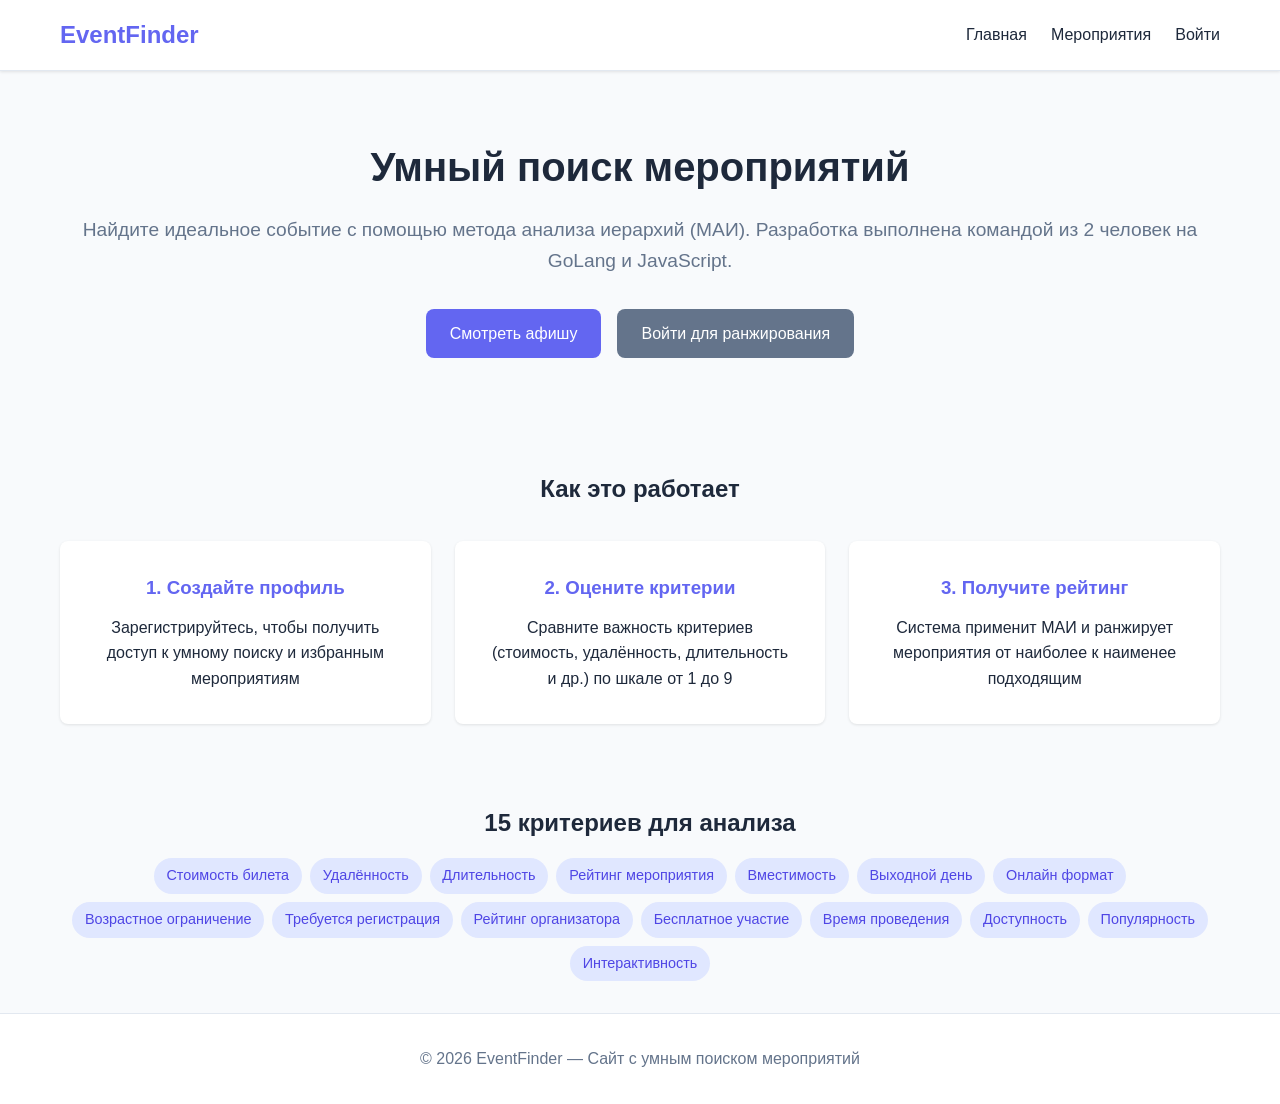
==== frontend/index.html @ 3a586c44 "working app" ====
<!DOCTYPE html>
<html lang="ru">
<head>
    <meta charset="UTF-8">
    <meta name="viewport" content="width=device-width, initial-scale=1.0">
    <title>Афиша мероприятий — Умный поиск</title>
    <link rel="stylesheet" href="css/style.css">
</head>
<body>
    <!-- Навигация -->
    <nav class="navbar">
        <div class="container">
            <a href="/" class="logo">EventFinder</a>
            <ul class="nav-links">
                <li><a href="index.html">Главная</a></li>
                <li><a href="events.html">Мероприятия</a></li>
                <li id="nav-create" style="display:none;"><a href="create-event.html">Создать</a></li>
                <li id="nav-ranking" style="display:none;"><a href="ranking.html">Ранжирование</a></li>
                <li id="nav-favorites" style="display:none;"><a href="favorites.html">Избранное</a></li>
                <li id="nav-profile" style="display:none;"><a href="profile.html">Профиль</a></li>
                <li id="nav-login"><a href="login.html">Войти</a></li>
                <li id="nav-logout" style="display:none;"><a href="#" onclick="logout()">Выйти</a></li>
            </ul>
        </div>
    </nav>

    <!-- Основной контент -->
    <main class="container">
        <section class="hero">
            <h1>Умный поиск мероприятий</h1>
            <p>Найдите идеальное событие с помощью метода анализа иерархий (МАИ). Разработка выполнена командой из 2 человек на GoLang и JavaScript.</p>
            <div class="hero-actions">
                <a href="events.html" class="btn btn-primary">Смотреть афишу</a>
                <a href="login.html" class="btn btn-secondary">Войти для ранжирования</a>
            </div>
        </section>

        <section class="features">
            <h2>Как это работает</h2>
            <div class="features-grid">
                <div class="feature-card">
                    <h3>1. Создайте профиль</h3>
                    <p>Зарегистрируйтесь, чтобы получить доступ к умному поиску и избранным мероприятиям</p>
                </div>
                <div class="feature-card">
                    <h3>2. Оцените критерии</h3>
                    <p>Сравните важность критериев (стоимость, удалённость, длительность и др.) по шкале от 1 до 9</p>
                </div>
                <div class="feature-card">
                    <h3>3. Получите рейтинг</h3>
                    <p>Система применит МАИ и ранжирует мероприятия от наиболее к наименее подходящим</p>
                </div>
            </div>
        </section>

        <section class="criteria-info">
            <h2>15 критериев для анализа</h2>
            <div class="criteria-list">
                <span class="criteria-tag">Стоимость билета</span>
                <span class="criteria-tag">Удалённость</span>
                <span class="criteria-tag">Длительность</span>
                <span class="criteria-tag">Рейтинг мероприятия</span>
                <span class="criteria-tag">Вместимость</span>
                <span class="criteria-tag">Выходной день</span>
                <span class="criteria-tag">Онлайн формат</span>
                <span class="criteria-tag">Возрастное ограничение</span>
                <span class="criteria-tag">Требуется регистрация</span>
                <span class="criteria-tag">Рейтинг организатора</span>
                <span class="criteria-tag">Бесплатное участие</span>
                <span class="criteria-tag">Время проведения</span>
                <span class="criteria-tag">Доступность</span>
                <span class="criteria-tag">Популярность</span>
                <span class="criteria-tag">Интерактивность</span>
            </div>
        </section>
    </main>

    <footer>
        <div class="container">
            <p>&copy; 2026 EventFinder — Сайт с умным поиском мероприятий</p>
        </div>
    </footer>

    <script src="js/api.js"></script>
    <script src="js/auth.js"></script>
    <script src="js/main.js"></script>
</body>
</html>
---- frontend/css/style.css ----
/* ===== Сброс и базовые стили ===== */
* {
    margin: 0;
    padding: 0;
    box-sizing: border-box;
}

:root {
    --primary: #6366f1;
    --primary-dark: #4f46e5;
    --secondary: #64748b;
    --success: #22c55e;
    --error: #ef4444;
    --bg: #f8fafc;
    --card-bg: #ffffff;
    --text: #1e293b;
    --text-light: #64748b;
    --border: #e2e8f0;
    --shadow: 0 1px 3px rgba(0, 0, 0, 0.1);
    --shadow-lg: 0 10px 15px -3px rgba(0, 0, 0, 0.1);
    --radius: 8px;
}

body {
    font-family: -apple-system, BlinkMacSystemFont, 'Segoe UI', Roboto, Oxygen, Ubuntu, sans-serif;
    background-color: var(--bg);
    color: var(--text);
    line-height: 1.6;
    min-height: 100vh;
    display: flex;
    flex-direction: column;
}

.container {
    max-width: 1200px;
    margin: 0 auto;
    padding: 0 20px;
}

/* ===== Навигация ===== */
.navbar {
    background: var(--card-bg);
    border-bottom: 1px solid var(--border);
    padding: 1rem 0;
    box-shadow: var(--shadow);
}

.navbar .container {
    display: flex;
    justify-content: space-between;
    align-items: center;
}

.logo {
    font-size: 1.5rem;
    font-weight: bold;
    color: var(--primary);
    text-decoration: none;
}

.nav-links {
    display: flex;
    list-style: none;
    gap: 1.5rem;
}

.nav-links a {
    color: var(--text);
    text-decoration: none;
    font-weight: 500;
    transition: color 0.2s;
}

.nav-links a:hover,
.nav-links a.active {
    color: var(--primary);
}

/* ===== Кнопки ===== */
.btn {
    display: inline-block;
    padding: 0.75rem 1.5rem;
    border: none;
    border-radius: var(--radius);
    font-size: 1rem;
    font-weight: 500;
    cursor: pointer;
    text-decoration: none;
    transition: all 0.2s;
}

.btn-primary {
    background: var(--primary);
    color: white;
}

.btn-primary:hover {
    background: var(--primary-dark);
}

.btn-secondary {
    background: var(--secondary);
    color: white;
}

.btn-secondary:hover {
    background: #475569;
}

.btn-text {
    background: transparent;
    color: var(--text-light);
}

.btn-block {
    display: block;
    width: 100%;
    text-align: center;
}

/* ===== Hero секция ===== */
.hero {
    text-align: center;
    padding: 4rem 0;
}

.hero h1 {
    font-size: 2.5rem;
    margin-bottom: 1rem;
    color: var(--text);
}

.hero p {
    font-size: 1.2rem;
    color: var(--text-light);
    margin-bottom: 2rem;
}

.hero-actions {
    display: flex;
    gap: 1rem;
    justify-content: center;
    flex-wrap: wrap;
}

/* ===== Features ===== */
.features {
    padding: 3rem 0;
}

.features h2 {
    text-align: center;
    margin-bottom: 2rem;
}

.features-grid {
    display: grid;
    grid-template-columns: repeat(auto-fit, minmax(280px, 1fr));
    gap: 1.5rem;
}

.feature-card {
    background: var(--card-bg);
    padding: 2rem;
    border-radius: var(--radius);
    box-shadow: var(--shadow);
    text-align: center;
}

.feature-card h3 {
    margin-bottom: 0.75rem;
    color: var(--primary);
}

/* ===== Критерии теги ===== */
.criteria-info {
    padding: 2rem 0;
    text-align: center;
}

.criteria-list {
    display: flex;
    flex-wrap: wrap;
    gap: 0.5rem;
    justify-content: center;
    margin-top: 1rem;
}

.criteria-tag {
    background: #e0e7ff;
    color: var(--primary-dark);
    padding: 0.4rem 0.8rem;
    border-radius: 20px;
    font-size: 0.9rem;
}

/* ===== Формы ===== */
.auth-form {
    max-width: 400px;
    margin: 3rem auto;
    background: var(--card-bg);
    padding: 2rem;
    border-radius: var(--radius);
    box-shadow: var(--shadow-lg);
}

.auth-form h1 {
    text-align: center;
    margin-bottom: 1.5rem;
}

.form-group {
    margin-bottom: 1rem;
}

.form-group label {
    display: block;
    margin-bottom: 0.5rem;
    font-weight: 500;
    color: var(--text);
}

.form-group input,
.form-group select,
.form-group textarea {
    width: 100%;
    padding: 0.75rem;
    border: 1px solid var(--border);
    border-radius: var(--radius);
    font-size: 1rem;
}

.form-group input:focus,
.form-group select:focus,
.form-group textarea:focus {
    outline: none;
    border-color: var(--primary);
    box-shadow: 0 0 0 3px rgba(99, 102, 241, 0.1);
}

.form-row {
    display: grid;
    grid-template-columns: repeat(auto-fit, minmax(200px, 1fr));
    gap: 1rem;
}

.checkbox-group {
    display: flex;
    flex-wrap: wrap;
    gap: 1rem;
    margin-top: 1rem;
}

.checkbox-label {
    display: flex;
    align-items: center;
    gap: 0.5rem;
    cursor: pointer;
}

.auth-link {
    text-align: center;
    margin-top: 1rem;
    color: var(--text-light);
}

.auth-link a {
    color: var(--primary);
    text-decoration: none;
}

.auth-link a:hover {
    text-decoration: underline;
}

/* ===== Сообщения ===== */
.error-message {
    color: var(--error);
    background: #fef2f2;
    padding: 0.75rem;
    border-radius: var(--radius);
    margin-bottom: 1rem;
    display: none;
}

.error-message:not(:empty) {
    display: block;
}

.success-message {
    color: var(--success);
    background: #f0fdf4;
    padding: 0.75rem;
    border-radius: var(--radius);
    margin-bottom: 1rem;
    display: none;
}

.success-message:not(:empty) {
    display: block;
}

/* ===== Карточки мероприятий ===== */
.events-grid {
    display: grid;
    grid-template-columns: repeat(auto-fill, minmax(320px, 1fr));
    gap: 1.5rem;
    margin: 2rem 0;
}

.event-card {
    background: var(--card-bg);
    border-radius: var(--radius);
    padding: 1.5rem;
    box-shadow: var(--shadow);
    transition: box-shadow 0.2s;
}

.event-card:hover {
    box-shadow: var(--shadow-lg);
}

.event-card h3 {
    margin-bottom: 0.5rem;
    color: var(--text);
}

.event-card .event-meta {
    color: var(--text-light);
    font-size: 0.9rem;
    margin-bottom: 0.75rem;
}

.event-card .event-description {
    color: var(--text-light);
    margin-bottom: 1rem;
    line-height: 1.5;
}

.event-card .event-criteria {
    display: flex;
    flex-wrap: wrap;
    gap: 0.4rem;
    margin-bottom: 1rem;
}

.event-card .event-actions {
    display: flex;
    gap: 0.5rem;
}

.btn-small {
    padding: 0.4rem 0.8rem;
    font-size: 0.9rem;
}

/* ===== Ранг ===== */
.ranked-item {
    background: var(--card-bg);
    border-radius: var(--radius);
    padding: 1.5rem;
    margin-bottom: 1rem;
    box-shadow: var(--shadow);
    display: flex;
    gap: 1.5rem;
    align-items: flex-start;
}

.ranked-item .rank-badge {
    background: var(--primary);
    color: white;
    width: 40px;
    height: 40px;
    border-radius: 50%;
    display: flex;
    align-items: center;
    justify-content: center;
    font-weight: bold;
    font-size: 1.2rem;
    flex-shrink: 0;
}

.ranked-item:nth-child(1) .rank-badge {
    background: #fbbf24;
}

.ranked-item:nth-child(2) .rank-badge {
    background: #94a3b8;
}

.ranked-item:nth-child(3) .rank-badge {
    background: #b45309;
}

.ranked-item .rank-content {
    flex: 1;
}

.ranked-item .rank-score {
    color: var(--primary);
    font-weight: bold;
}

/* ===== Матрица ===== */
.matrix-container {
    overflow-x: auto;
    margin: 1.5rem 0;
}

.matrix-table {
    width: 100%;
    border-collapse: collapse;
    min-width: 800px;
}

.matrix-table th,
.matrix-table td {
    padding: 0.5rem;
    border: 1px solid var(--border);
    text-align: center;
}

.matrix-table th {
    background: var(--primary);
    color: white;
    font-size: 0.8rem;
}

.matrix-table input {
    width: 60px;
    padding: 0.4rem;
    border: 1px solid var(--border);
    border-radius: 4px;
    text-align: center;
}

.matrix-actions {
    display: flex;
    gap: 1rem;
    margin: 1rem 0;
}

/* ===== Веса ===== */
.weights-list {
    display: grid;
    grid-template-columns: repeat(auto-fill, minmax(250px, 1fr));
    gap: 0.75rem;
    margin: 1rem 0;
}

.weight-item {
    display: flex;
    justify-content: space-between;
    align-items: center;
    padding: 0.75rem;
    background: var(--card-bg);
    border-radius: var(--radius);
    box-shadow: var(--shadow);
}

.weight-item .weight-bar {
    height: 8px;
    background: var(--primary);
    border-radius: 4px;
    transition: width 0.3s;
}

/* ===== Фильтры ===== */
.filters {
    display: flex;
    flex-wrap: wrap;
    gap: 1rem;
    align-items: flex-end;
    padding: 1.5rem;
    background: var(--card-bg);
    border-radius: var(--radius);
    box-shadow: var(--shadow);
    margin: 2rem 0;
}

.filter-group {
    display: flex;
    flex-direction: column;
    gap: 0.3rem;
}

.filter-group label {
    font-size: 0.9rem;
    color: var(--text-light);
}

.filter-group input,
.filter-group select {
    padding: 0.5rem;
    border: 1px solid var(--border);
    border-radius: var(--radius);
}

/* ===== Профиль ===== */
.profile-card {
    background: var(--card-bg);
    border-radius: var(--radius);
    padding: 2rem;
    box-shadow: var(--shadow-lg);
    margin: 2rem 0;
}

.profile-header {
    display: flex;
    align-items: center;
    gap: 1.5rem;
    margin-bottom: 2rem;
}

.profile-avatar {
    width: 80px;
    height: 80px;
    background: var(--primary);
    border-radius: 50%;
    display: flex;
    align-items: center;
    justify-content: center;
    font-size: 2.5rem;
}

.profile-stats {
    display: grid;
    grid-template-columns: repeat(3, 1fr);
    gap: 1rem;
    text-align: center;
}

.stat-number {
    display: block;
    font-size: 2rem;
    font-weight: bold;
    color: var(--primary);
}

.stat-label {
    display: block;
    color: var(--text-light);
    font-size: 0.9rem;
}

/* ===== Состояния ===== */
.loading {
    text-align: center;
    padding: 2rem;
    color: var(--text-light);
}

.empty-state {
    text-align: center;
    padding: 3rem;
}

.empty-state p {
    margin-bottom: 1rem;
    color: var(--text-light);
}

.info-box {
    background: #eff6ff;
    border: 1px solid #bfdbfe;
    border-radius: var(--radius);
    padding: 1.5rem;
    margin: 1.5rem 0;
}

.info-box h3 {
    color: #1e40af;
    margin-bottom: 0.75rem;
}

.info-box ul {
    margin-left: 1.5rem;
}

.info-box li {
    margin-bottom: 0.3rem;
}

/* ===== Форма мероприятий ===== */
.event-form fieldset {
    border: 1px solid var(--border);
    border-radius: var(--radius);
    padding: 1.5rem;
    margin-bottom: 1.5rem;
}

.event-form legend {
    font-weight: bold;
    color: var(--primary);
    padding: 0 0.5rem;
}

/* ===== Footer ===== */
footer {
    margin-top: auto;
    padding: 2rem 0;
    background: var(--card-bg);
    border-top: 1px solid var(--border);
    text-align: center;
    color: var(--text-light);
}

/* ===== Адаптивность ===== */
@media (max-width: 768px) {
    .navbar .container {
        flex-direction: column;
        gap: 1rem;
    }

    .nav-links {
        flex-wrap: wrap;
        justify-content: center;
    }

    .hero h1 {
        font-size: 1.8rem;
    }

    .features-grid {
        grid-template-columns: 1fr;
    }

    .events-grid {
        grid-template-columns: 1fr;
    }

    .profile-stats {
        grid-template-columns: 1fr;
    }

    .filters {
        flex-direction: column;
    }
}
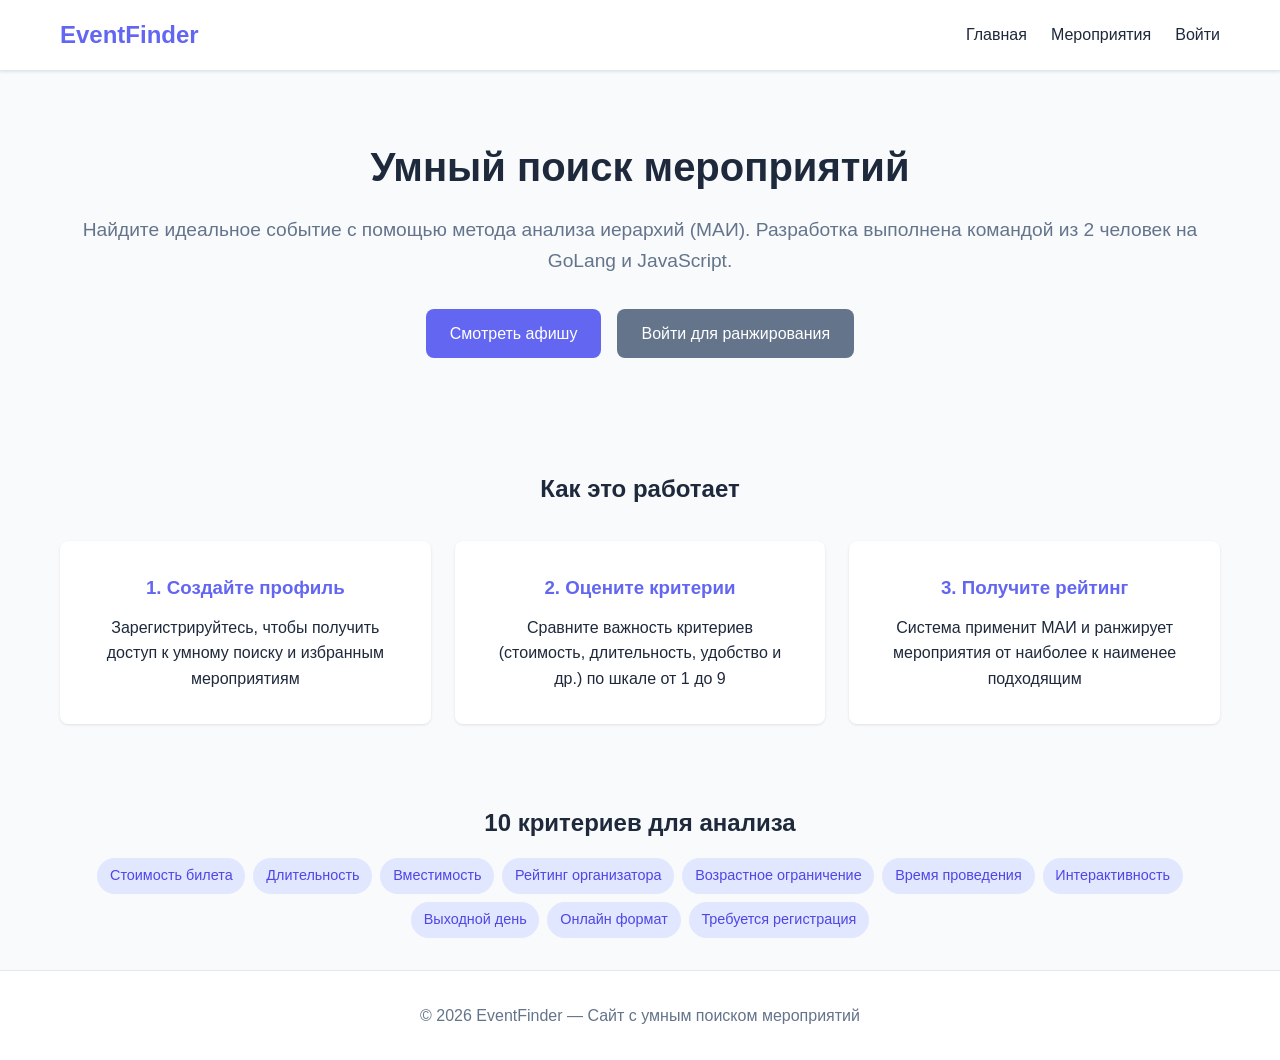
==== commit db824f06: "финальные правки" ====
--- a/frontend/index.html
+++ b/frontend/index.html
@@ -44,7 +44,7 @@
                 </div>
                 <div class="feature-card">
                     <h3>2. Оцените критерии</h3>
-                    <p>Сравните важность критериев (стоимость, удалённость, длительность и др.) по шкале от 1 до 9</p>
+                    <p>Сравните важность критериев (стоимость, длительность, удобство и др.) по шкале от 1 до 9</p>
                 </div>
                 <div class="feature-card">
                     <h3>3. Получите рейтинг</h3>
@@ -54,23 +54,18 @@
         </section>
 
         <section class="criteria-info">
-            <h2>15 критериев для анализа</h2>
+            <h2>10 критериев для анализа</h2>
             <div class="criteria-list">
                 <span class="criteria-tag">Стоимость билета</span>
-                <span class="criteria-tag">Удалённость</span>
                 <span class="criteria-tag">Длительность</span>
-                <span class="criteria-tag">Рейтинг мероприятия</span>
                 <span class="criteria-tag">Вместимость</span>
+                <span class="criteria-tag">Рейтинг организатора</span>
+                <span class="criteria-tag">Возрастное ограничение</span>
+                <span class="criteria-tag">Время проведения</span>
+                <span class="criteria-tag">Интерактивность</span>
                 <span class="criteria-tag">Выходной день</span>
                 <span class="criteria-tag">Онлайн формат</span>
-                <span class="criteria-tag">Возрастное ограничение</span>
                 <span class="criteria-tag">Требуется регистрация</span>
-                <span class="criteria-tag">Рейтинг организатора</span>
-                <span class="criteria-tag">Бесплатное участие</span>
-                <span class="criteria-tag">Время проведения</span>
-                <span class="criteria-tag">Доступность</span>
-                <span class="criteria-tag">Популярность</span>
-                <span class="criteria-tag">Интерактивность</span>
             </div>
         </section>
     </main>
--- a/frontend/css/style.css
+++ b/frontend/css/style.css
@@ -240,8 +240,20 @@
 
 .form-row {
     display: grid;
-    grid-template-columns: repeat(auto-fit, minmax(200px, 1fr));
+    grid-template-columns: repeat(2, minmax(200px, 1fr));
     gap: 1rem;
+}
+
+.form-row.full-width {
+    grid-template-columns: 1fr;
+}
+
+.form-group.placeholder {
+    visibility: hidden;
+    min-height: 0;
+    margin: 0;
+    padding: 0;
+    border: none;
 }
 
 .checkbox-group {
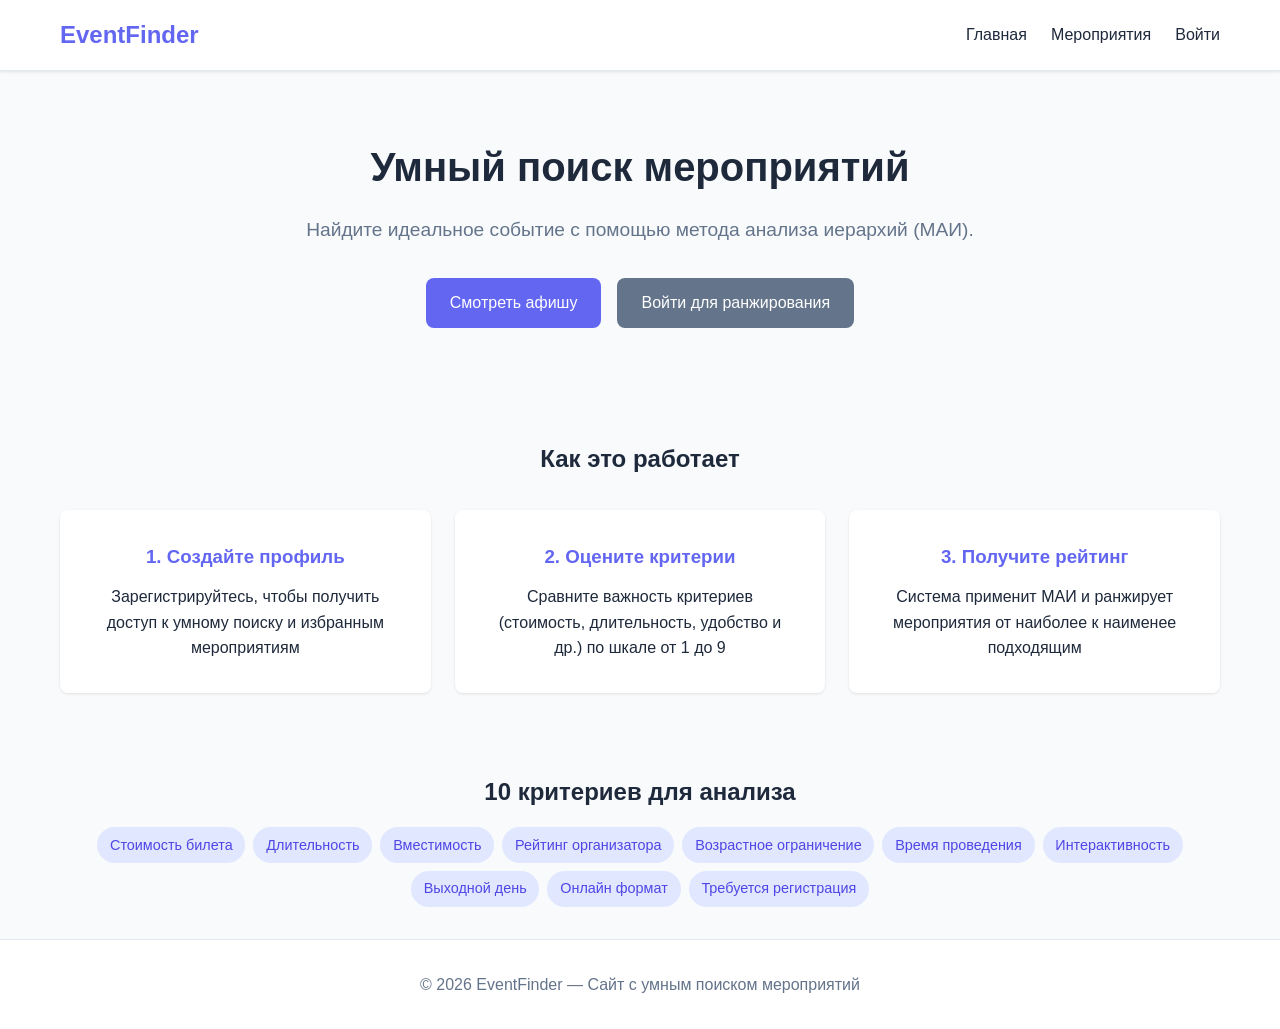
==== commit 9b7f8d5a: "убрано лишнее Removed the description of the development team from the hero section." ====
--- a/frontend/index.html
+++ b/frontend/index.html
@@ -28,7 +28,7 @@
     <main class="container">
         <section class="hero">
             <h1>Умный поиск мероприятий</h1>
-            <p>Найдите идеальное событие с помощью метода анализа иерархий (МАИ). Разработка выполнена командой из 2 человек на GoLang и JavaScript.</p>
+            <p>Найдите идеальное событие с помощью метода анализа иерархий (МАИ).</p>
             <div class="hero-actions">
                 <a href="events.html" class="btn btn-primary">Смотреть афишу</a>
                 <a href="login.html" class="btn btn-secondary">Войти для ранжирования</a>
